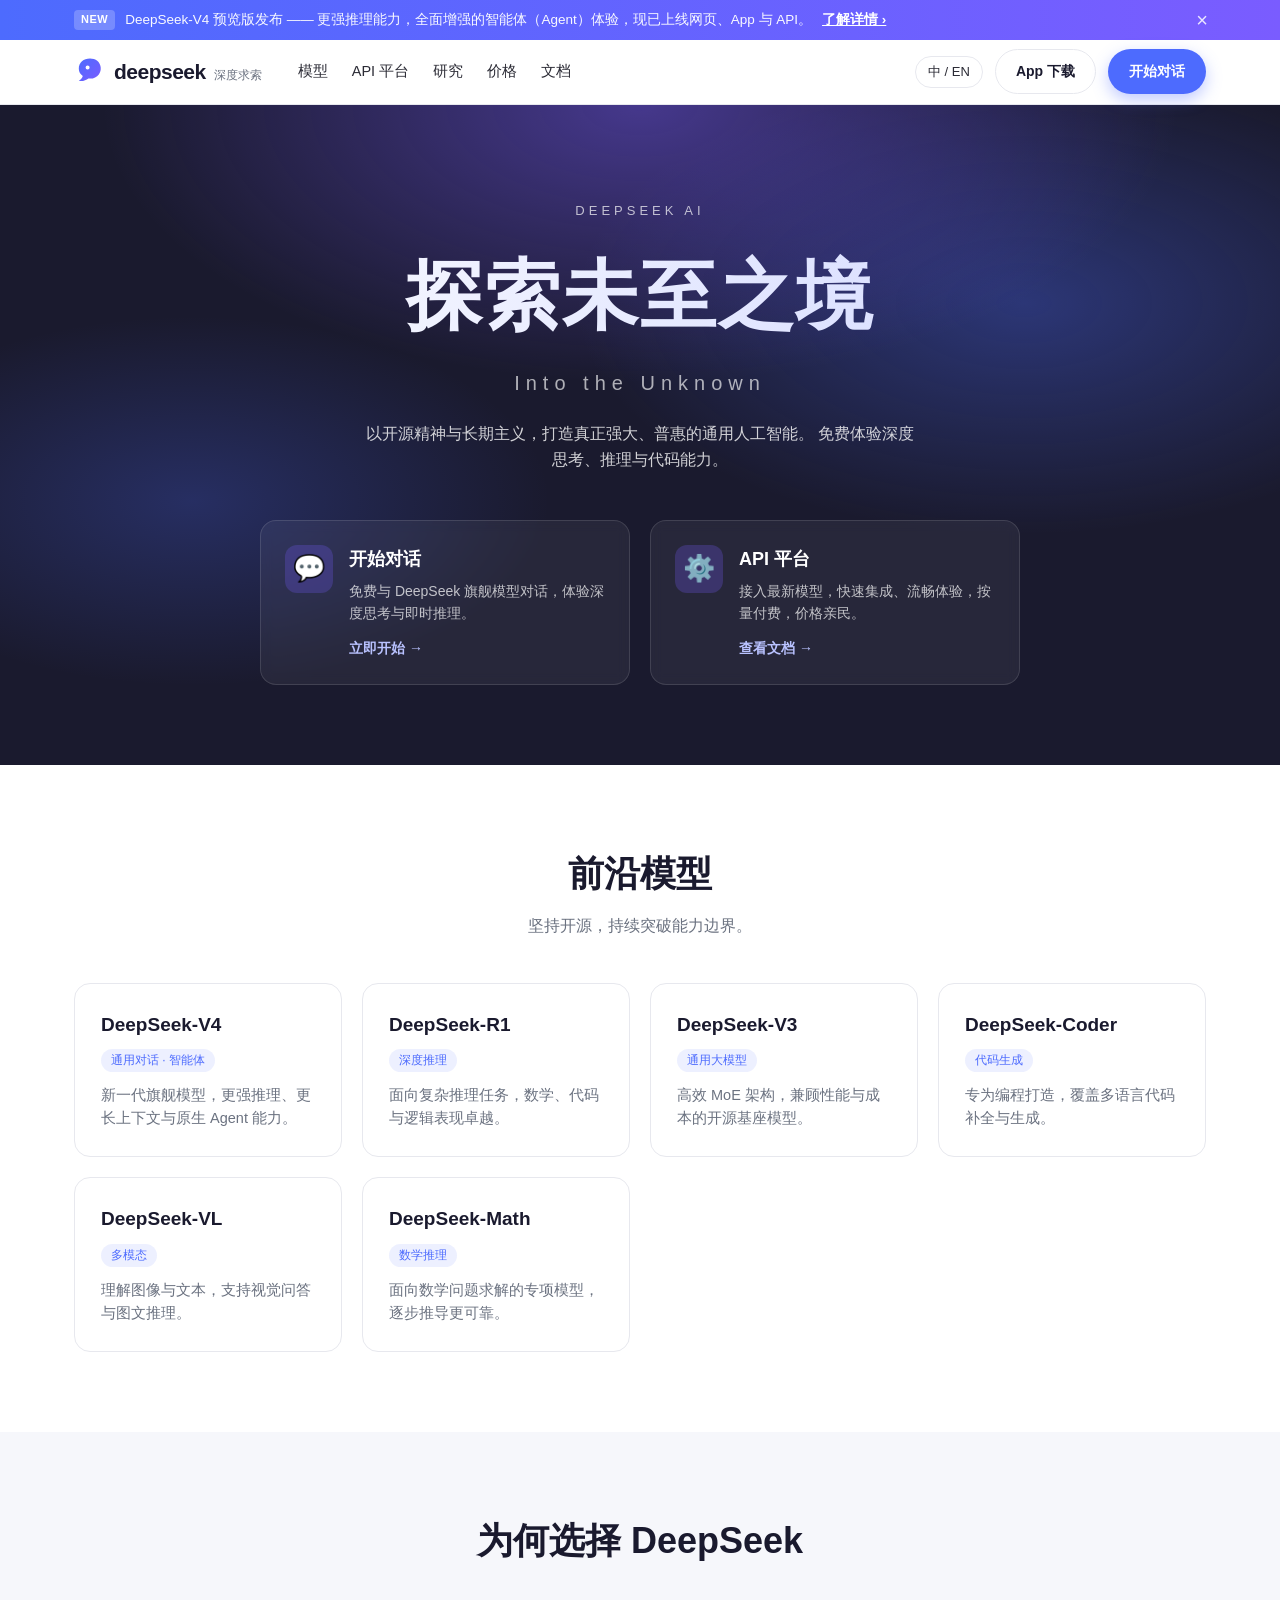
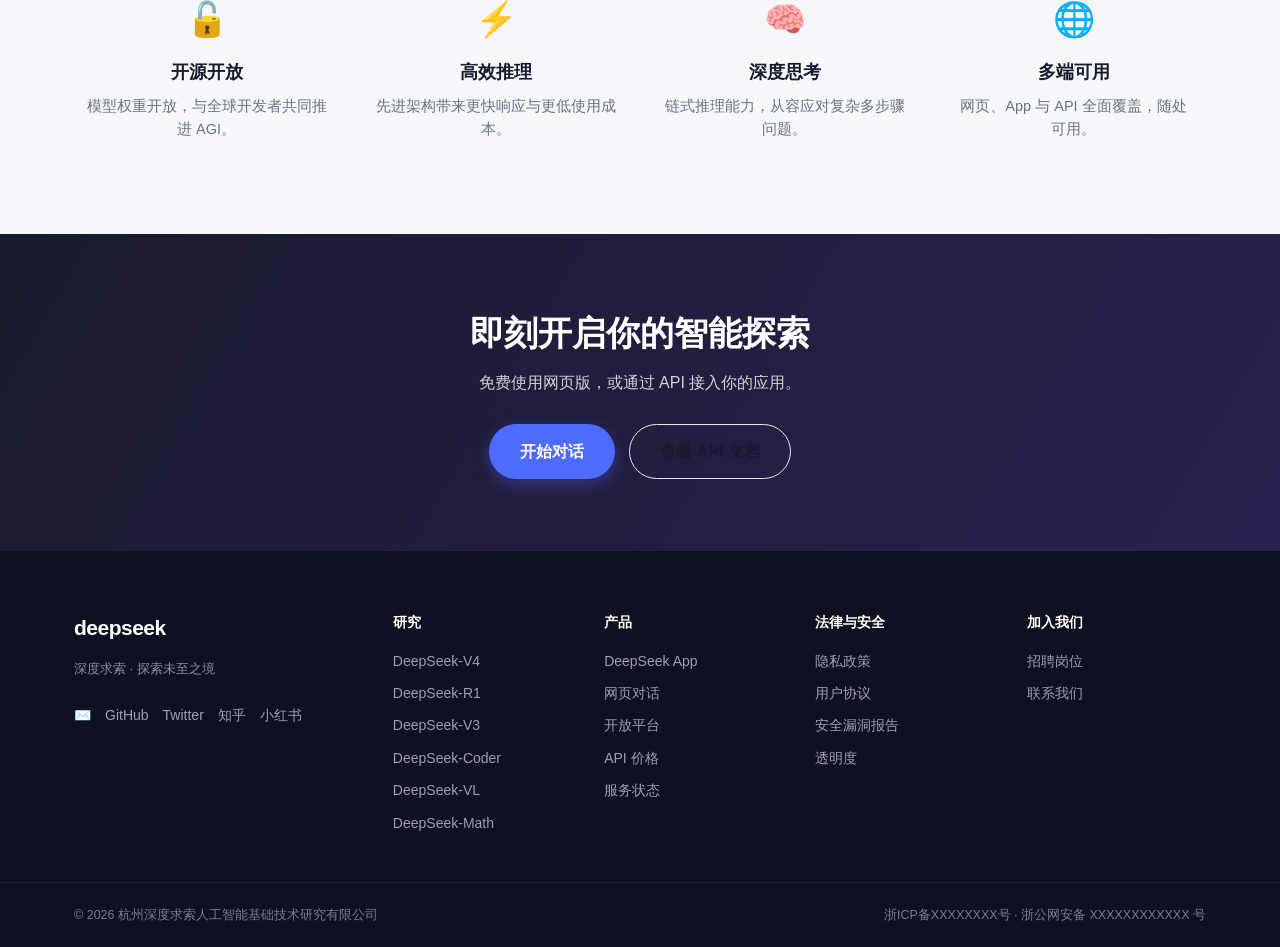
==== index.html @ c108dff3 "feat: DeepSeek 首页静态复刻 (HTML/CSS/JS) 实现 deepseek.com 首页的纯静态复刻： - 可关闭的顶部公告横幅 - 粘性导航 + 移动端汉堡菜单 - 深色渐变 H" ====
<!DOCTYPE html>
<html lang="zh-CN">
<head>
  <meta charset="UTF-8" />
  <meta name="viewport" content="width=device-width, initial-scale=1.0" />
  <meta name="description" content="深度求索（DeepSeek），探索未至之境。提供智能对话、推理、代码等能力的开源大模型。" />
  <title>DeepSeek | 深度求索 — 探索未至之境</title>
  <link rel="preconnect" href="https://fonts.googleapis.com" />
  <link rel="stylesheet" href="styles.css" />
</head>
<body>
  <!-- ============ Top announcement banner ============ -->
  <div class="announce" id="announce">
    <div class="announce__inner">
      <span class="announce__tag">NEW</span>
      <span class="announce__text">DeepSeek-V4 预览版发布 —— 更强推理能力，全面增强的智能体（Agent）体验，现已上线网页、App 与 API。</span>
      <a class="announce__link" href="#">了解详情 &rsaquo;</a>
      <button class="announce__close" id="announceClose" aria-label="关闭公告">&times;</button>
    </div>
  </div>

  <!-- ============ Header / navigation ============ -->
  <header class="header" id="header">
    <div class="container header__inner">
      <a class="brand" href="#" aria-label="DeepSeek 首页">
        <span class="brand__mark" aria-hidden="true">
          <svg viewBox="0 0 40 40" width="32" height="32" role="img">
            <defs>
              <linearGradient id="g" x1="0" y1="0" x2="1" y2="1">
                <stop offset="0" stop-color="#4d6bfe" />
                <stop offset="1" stop-color="#7a5cff" />
              </linearGradient>
            </defs>
            <path fill="url(#g)" d="M20 3C12 3 6 8 6 16c0 4 2 7 5 9-1 3-3 5-5 6 5 1 9-1 12-3 5 1 10-1 13-5 4-5 3-13-2-17-2-2-6-3-9-3zm-3 9a2.5 2.5 0 110 5 2.5 2.5 0 010-5z"/>
          </svg>
        </span>
        <span class="brand__name">deepseek</span>
        <span class="brand__sub">深度求索</span>
      </a>

      <nav class="nav" aria-label="主导航">
        <a class="nav__link" href="#models">模型</a>
        <a class="nav__link" href="#api">API 平台</a>
        <a class="nav__link" href="#">研究</a>
        <a class="nav__link" href="#">价格</a>
        <a class="nav__link" href="#">文档</a>
      </nav>

      <div class="header__actions">
        <button class="lang-toggle" id="langToggle" aria-label="切换语言">中 / EN</button>
        <a class="btn btn--ghost" href="#">App 下载</a>
        <a class="btn btn--primary" href="#chat">开始对话</a>
        <button class="hamburger" id="hamburger" aria-label="菜单" aria-expanded="false">
          <span></span><span></span><span></span>
        </button>
      </div>
    </div>

    <!-- mobile drawer -->
    <div class="mobile-menu" id="mobileMenu">
      <a href="#models">模型</a>
      <a href="#api">API 平台</a>
      <a href="#">研究</a>
      <a href="#">价格</a>
      <a href="#">文档</a>
      <a class="btn btn--primary mobile-menu__cta" href="#chat">开始对话</a>
    </div>
  </header>

  <!-- ============ Hero ============ -->
  <main>
    <section class="hero">
      <div class="hero__bg" aria-hidden="true"></div>
      <div class="container hero__inner">
        <p class="hero__eyebrow">DeepSeek AI</p>
        <h1 class="hero__title">探索未至之境</h1>
        <p class="hero__subtitle">Into the Unknown</p>
        <p class="hero__desc">
          以开源精神与长期主义，打造真正强大、普惠的通用人工智能。
          免费体验深度思考、推理与代码能力。
        </p>

        <!-- Two main CTA cards -->
        <div class="cards" id="chat">
          <a class="card" href="#">
            <div class="card__icon card__icon--chat" aria-hidden="true">💬</div>
            <div class="card__body">
              <h3 class="card__title">开始对话</h3>
              <p class="card__text">免费与 DeepSeek 旗舰模型对话，体验深度思考与即时推理。</p>
              <span class="card__arrow">立即开始 &rarr;</span>
            </div>
          </a>

          <a class="card" href="#api" id="api">
            <div class="card__icon card__icon--api" aria-hidden="true">⚙️</div>
            <div class="card__body">
              <h3 class="card__title">API 平台</h3>
              <p class="card__text">接入最新模型，快速集成、流畅体验，按量付费，价格亲民。</p>
              <span class="card__arrow">查看文档 &rarr;</span>
            </div>
          </a>
        </div>
      </div>
    </section>

    <!-- ============ Models ============ -->
    <section class="section" id="models">
      <div class="container">
        <h2 class="section__title">前沿模型</h2>
        <p class="section__lead">坚持开源，持续突破能力边界。</p>
        <div class="models">
          <article class="model">
            <h3 class="model__name">DeepSeek-V4</h3>
            <p class="model__tag">通用对话 · 智能体</p>
            <p class="model__desc">新一代旗舰模型，更强推理、更长上下文与原生 Agent 能力。</p>
          </article>
          <article class="model">
            <h3 class="model__name">DeepSeek-R1</h3>
            <p class="model__tag">深度推理</p>
            <p class="model__desc">面向复杂推理任务，数学、代码与逻辑表现卓越。</p>
          </article>
          <article class="model">
            <h3 class="model__name">DeepSeek-V3</h3>
            <p class="model__tag">通用大模型</p>
            <p class="model__desc">高效 MoE 架构，兼顾性能与成本的开源基座模型。</p>
          </article>
          <article class="model">
            <h3 class="model__name">DeepSeek-Coder</h3>
            <p class="model__tag">代码生成</p>
            <p class="model__desc">专为编程打造，覆盖多语言代码补全与生成。</p>
          </article>
          <article class="model">
            <h3 class="model__name">DeepSeek-VL</h3>
            <p class="model__tag">多模态</p>
            <p class="model__desc">理解图像与文本，支持视觉问答与图文推理。</p>
          </article>
          <article class="model">
            <h3 class="model__name">DeepSeek-Math</h3>
            <p class="model__tag">数学推理</p>
            <p class="model__desc">面向数学问题求解的专项模型，逐步推导更可靠。</p>
          </article>
        </div>
      </div>
    </section>

    <!-- ============ Features ============ -->
    <section class="section section--alt">
      <div class="container">
        <h2 class="section__title">为何选择 DeepSeek</h2>
        <div class="features">
          <div class="feature">
            <div class="feature__icon">🔓</div>
            <h3 class="feature__title">开源开放</h3>
            <p class="feature__text">模型权重开放，与全球开发者共同推进 AGI。</p>
          </div>
          <div class="feature">
            <div class="feature__icon">⚡</div>
            <h3 class="feature__title">高效推理</h3>
            <p class="feature__text">先进架构带来更快响应与更低使用成本。</p>
          </div>
          <div class="feature">
            <div class="feature__icon">🧠</div>
            <h3 class="feature__title">深度思考</h3>
            <p class="feature__text">链式推理能力，从容应对复杂多步骤问题。</p>
          </div>
          <div class="feature">
            <div class="feature__icon">🌐</div>
            <h3 class="feature__title">多端可用</h3>
            <p class="feature__text">网页、App 与 API 全面覆盖，随处可用。</p>
          </div>
        </div>
      </div>
    </section>

    <!-- ============ CTA strip ============ -->
    <section class="cta-strip">
      <div class="container cta-strip__inner">
        <h2 class="cta-strip__title">即刻开启你的智能探索</h2>
        <p class="cta-strip__text">免费使用网页版，或通过 API 接入你的应用。</p>
        <div class="cta-strip__actions">
          <a class="btn btn--primary btn--lg" href="#">开始对话</a>
          <a class="btn btn--ghost btn--lg" href="#">查看 API 文档</a>
        </div>
      </div>
    </section>
  </main>

  <!-- ============ Footer ============ -->
  <footer class="footer">
    <div class="container footer__grid">
      <div class="footer__col footer__col--brand">
        <span class="brand__name">deepseek</span>
        <p class="footer__about">深度求索 · 探索未至之境</p>
        <div class="footer__social">
          <a href="#" aria-label="邮箱">✉️</a>
          <a href="#" aria-label="GitHub">GitHub</a>
          <a href="#" aria-label="Twitter">Twitter</a>
          <a href="#" aria-label="知乎">知乎</a>
          <a href="#" aria-label="小红书">小红书</a>
        </div>
      </div>

      <div class="footer__col">
        <h4 class="footer__heading">研究</h4>
        <a href="#">DeepSeek-V4</a>
        <a href="#">DeepSeek-R1</a>
        <a href="#">DeepSeek-V3</a>
        <a href="#">DeepSeek-Coder</a>
        <a href="#">DeepSeek-VL</a>
        <a href="#">DeepSeek-Math</a>
      </div>

      <div class="footer__col">
        <h4 class="footer__heading">产品</h4>
        <a href="#">DeepSeek App</a>
        <a href="#">网页对话</a>
        <a href="#">开放平台</a>
        <a href="#">API 价格</a>
        <a href="#">服务状态</a>
      </div>

      <div class="footer__col">
        <h4 class="footer__heading">法律与安全</h4>
        <a href="#">隐私政策</a>
        <a href="#">用户协议</a>
        <a href="#">安全漏洞报告</a>
        <a href="#">透明度</a>
      </div>

      <div class="footer__col">
        <h4 class="footer__heading">加入我们</h4>
        <a href="#">招聘岗位</a>
        <a href="#">联系我们</a>
      </div>
    </div>

    <div class="footer__bottom">
      <div class="container">
        <p>© 2026 杭州深度求索人工智能基础技术研究有限公司</p>
        <p class="footer__icp">
          <a href="#">浙ICP备XXXXXXXX号</a> ·
          <a href="#">浙公网安备 XXXXXXXXXXXX 号</a>
        </p>
      </div>
    </div>
  </footer>

  <script src="script.js"></script>
</body>
</html>
---- styles.css ----
/* ============================================================
   DeepSeek homepage clone — styles
   ============================================================ */
:root {
  --blue: #4d6bfe;
  --blue-dark: #3a55e0;
  --violet: #7a5cff;
  --ink: #1a1a2e;
  --text: #2b2b35;
  --muted: #6b7280;
  --line: #e7e8ee;
  --bg: #ffffff;
  --bg-soft: #f6f7fb;
  --radius: 16px;
  --shadow: 0 8px 30px rgba(20, 24, 60, 0.08);
  --max: 1180px;
  --header-h: 64px;
}

* { box-sizing: border-box; }

html { scroll-behavior: smooth; }

body {
  margin: 0;
  font-family: -apple-system, BlinkMacSystemFont, "Segoe UI", "PingFang SC",
    "Hiragino Sans GB", "Microsoft YaHei", Roboto, Helvetica, Arial, sans-serif;
  color: var(--text);
  background: var(--bg);
  line-height: 1.6;
  -webkit-font-smoothing: antialiased;
}

a { color: inherit; text-decoration: none; }

.container {
  width: 100%;
  max-width: var(--max);
  margin: 0 auto;
  padding: 0 24px;
}

/* ---------- buttons ---------- */
.btn {
  display: inline-flex;
  align-items: center;
  justify-content: center;
  gap: 6px;
  padding: 10px 20px;
  border-radius: 999px;
  font-size: 14px;
  font-weight: 600;
  border: 1px solid transparent;
  cursor: pointer;
  transition: transform .15s ease, background .2s ease, box-shadow .2s ease;
  white-space: nowrap;
}
.btn--primary {
  background: var(--blue);
  color: #fff;
  box-shadow: 0 6px 16px rgba(77, 107, 254, .35);
}
.btn--primary:hover { background: var(--blue-dark); transform: translateY(-1px); }
.btn--ghost {
  background: transparent;
  color: var(--ink);
  border-color: var(--line);
}
.btn--ghost:hover { border-color: var(--blue); color: var(--blue); }
.btn--lg { padding: 14px 30px; font-size: 16px; }

/* ---------- announcement banner ---------- */
.announce {
  background: linear-gradient(90deg, var(--blue), var(--violet));
  color: #fff;
  font-size: 13.5px;
}
.announce__inner {
  max-width: var(--max);
  margin: 0 auto;
  padding: 9px 48px 9px 24px;
  display: flex;
  align-items: center;
  gap: 10px;
  position: relative;
}
.announce__tag {
  background: rgba(255, 255, 255, .22);
  border-radius: 4px;
  padding: 1px 7px;
  font-weight: 700;
  font-size: 11px;
  letter-spacing: .5px;
}
.announce__text { opacity: .96; }
.announce__link { font-weight: 700; text-decoration: underline; white-space: nowrap; }
.announce__close {
  position: absolute;
  right: 16px;
  background: none;
  border: none;
  color: #fff;
  font-size: 20px;
  line-height: 1;
  cursor: pointer;
  opacity: .85;
}
.announce__close:hover { opacity: 1; }
.announce.is-hidden { display: none; }

/* ---------- header ---------- */
.header {
  position: sticky;
  top: 0;
  z-index: 50;
  background: rgba(255, 255, 255, .85);
  backdrop-filter: saturate(180%) blur(12px);
  border-bottom: 1px solid var(--line);
}
.header__inner {
  height: var(--header-h);
  display: flex;
  align-items: center;
  gap: 28px;
}
.brand { display: flex; align-items: center; gap: 8px; }
.brand__mark { display: inline-flex; }
.brand__name {
  font-size: 21px;
  font-weight: 800;
  color: var(--ink);
  letter-spacing: -.5px;
}
.brand__sub { font-size: 12px; color: var(--muted); align-self: flex-end; padding-bottom: 3px; }

.nav { display: flex; gap: 24px; margin-left: 8px; }
.nav__link {
  font-size: 14.5px;
  color: var(--text);
  font-weight: 500;
  transition: color .2s ease;
}
.nav__link:hover { color: var(--blue); }

.header__actions {
  margin-left: auto;
  display: flex;
  align-items: center;
  gap: 12px;
}
.lang-toggle {
  background: none;
  border: 1px solid var(--line);
  border-radius: 999px;
  padding: 6px 12px;
  font-size: 13px;
  cursor: pointer;
  color: var(--text);
}
.lang-toggle:hover { border-color: var(--blue); color: var(--blue); }

/* hamburger (mobile) */
.hamburger { display: none; flex-direction: column; gap: 4px; background: none; border: none; cursor: pointer; padding: 6px; }
.hamburger span { width: 22px; height: 2px; background: var(--ink); border-radius: 2px; transition: .25s; }

.mobile-menu {
  display: none;
  flex-direction: column;
  gap: 4px;
  padding: 12px 24px 20px;
  border-bottom: 1px solid var(--line);
  background: #fff;
}
.mobile-menu a { padding: 10px 4px; font-weight: 500; }
.mobile-menu__cta { margin-top: 8px; }
.mobile-menu.is-open { display: flex; }

/* ---------- hero ---------- */
.hero {
  position: relative;
  overflow: hidden;
  background: var(--ink);
  color: #fff;
  text-align: center;
  padding: 96px 0 80px;
}
.hero__bg {
  position: absolute;
  inset: 0;
  background:
    radial-gradient(60% 60% at 50% 0%, rgba(122, 92, 255, .45), transparent 70%),
    radial-gradient(50% 50% at 80% 30%, rgba(77, 107, 254, .35), transparent 70%),
    radial-gradient(40% 40% at 15% 60%, rgba(77, 107, 254, .25), transparent 70%);
  pointer-events: none;
}
.hero__inner { position: relative; }
.hero__eyebrow {
  text-transform: uppercase;
  letter-spacing: 4px;
  font-size: 13px;
  color: rgba(255, 255, 255, .7);
  margin: 0 0 14px;
}
.hero__title {
  font-size: clamp(40px, 7vw, 76px);
  font-weight: 800;
  margin: 0;
  letter-spacing: 2px;
  background: linear-gradient(90deg, #fff, #cfd6ff);
  -webkit-background-clip: text;
  background-clip: text;
  color: transparent;
}
.hero__subtitle {
  font-size: clamp(15px, 2vw, 20px);
  letter-spacing: 6px;
  color: rgba(255, 255, 255, .65);
  margin: 10px 0 22px;
}
.hero__desc {
  max-width: 560px;
  margin: 0 auto;
  color: rgba(255, 255, 255, .8);
  font-size: 16px;
}

/* hero cards */
.cards {
  display: grid;
  grid-template-columns: repeat(2, minmax(0, 1fr));
  gap: 20px;
  max-width: 760px;
  margin: 48px auto 0;
}
.card {
  display: flex;
  gap: 16px;
  text-align: left;
  background: rgba(255, 255, 255, .06);
  border: 1px solid rgba(255, 255, 255, .12);
  border-radius: var(--radius);
  padding: 24px;
  backdrop-filter: blur(6px);
  transition: transform .2s ease, border-color .2s ease, background .2s ease;
}
.card:hover {
  transform: translateY(-3px);
  border-color: rgba(122, 92, 255, .6);
  background: rgba(255, 255, 255, .1);
}
.card__icon {
  font-size: 26px;
  width: 48px;
  height: 48px;
  border-radius: 12px;
  display: grid;
  place-items: center;
  background: rgba(122, 92, 255, .25);
  flex-shrink: 0;
}
.card__title { margin: 0 0 6px; font-size: 18px; color: #fff; }
.card__text { margin: 0 0 10px; font-size: 14px; color: rgba(255, 255, 255, .72); }
.card__arrow { font-size: 14px; font-weight: 600; color: #b9c2ff; }

/* ---------- generic sections ---------- */
.section { padding: 80px 0; }
.section--alt { background: var(--bg-soft); }
.section__title { font-size: clamp(26px, 4vw, 36px); font-weight: 800; text-align: center; margin: 0 0 10px; color: var(--ink); }
.section__lead { text-align: center; color: var(--muted); margin: 0 0 44px; }

/* models grid */
.models {
  display: grid;
  grid-template-columns: repeat(auto-fit, minmax(260px, 1fr));
  gap: 20px;
}
.model {
  border: 1px solid var(--line);
  border-radius: var(--radius);
  padding: 26px;
  background: #fff;
  transition: box-shadow .2s ease, transform .2s ease, border-color .2s ease;
}
.model:hover { box-shadow: var(--shadow); transform: translateY(-3px); border-color: transparent; }
.model__name { margin: 0 0 6px; font-size: 19px; color: var(--ink); }
.model__tag {
  display: inline-block;
  font-size: 12px;
  color: var(--blue);
  background: rgba(77, 107, 254, .1);
  padding: 2px 10px;
  border-radius: 999px;
  margin: 0 0 12px;
}
.model__desc { margin: 0; font-size: 14.5px; color: var(--muted); }

/* features */
.features {
  display: grid;
  grid-template-columns: repeat(auto-fit, minmax(220px, 1fr));
  gap: 24px;
}
.feature { text-align: center; padding: 12px; }
.feature__icon { font-size: 34px; margin-bottom: 12px; }
.feature__title { margin: 0 0 8px; font-size: 18px; color: var(--ink); }
.feature__text { margin: 0; color: var(--muted); font-size: 14.5px; }

/* cta strip */
.cta-strip {
  background: linear-gradient(120deg, var(--ink), #2a2150);
  color: #fff;
  text-align: center;
  padding: 72px 0;
}
.cta-strip__title { font-size: clamp(24px, 4vw, 34px); margin: 0 0 10px; font-weight: 800; }
.cta-strip__text { color: rgba(255, 255, 255, .8); margin: 0 0 28px; }
.cta-strip__actions { display: flex; gap: 14px; justify-content: center; flex-wrap: wrap; }

/* ---------- footer ---------- */
.footer { background: #0f1020; color: #c8ccda; padding: 60px 0 0; }
.footer__grid {
  display: grid;
  grid-template-columns: 1.6fr repeat(4, 1fr);
  gap: 32px;
}
.footer__col { display: flex; flex-direction: column; gap: 10px; }
.footer__col a { font-size: 14px; color: #9aa0b5; transition: color .2s ease; }
.footer__col a:hover { color: #fff; }
.footer__heading { font-size: 14px; color: #fff; margin: 0 0 6px; font-weight: 700; }
.footer__col--brand .brand__name { color: #fff; }
.footer__about { font-size: 13px; color: #8b90a6; margin: 4px 0 14px; }
.footer__social { display: flex; flex-wrap: wrap; gap: 14px; font-size: 13px; }

.footer__bottom {
  border-top: 1px solid rgba(255, 255, 255, .08);
  margin-top: 48px;
  padding: 22px 0;
  font-size: 12.5px;
  color: #777d92;
}
.footer__bottom .container { display: flex; justify-content: space-between; flex-wrap: wrap; gap: 8px; }
.footer__bottom p { margin: 0; }
.footer__icp a:hover { color: #fff; }

/* ---------- responsive ---------- */
@media (max-width: 900px) {
  .nav { display: none; }
  .header__actions .btn--ghost { display: none; }
  .hamburger { display: flex; }
  .footer__grid { grid-template-columns: 1fr 1fr; }
}
@media (max-width: 620px) {
  .cards { grid-template-columns: 1fr; }
  .lang-toggle { display: none; }
  .header__actions .btn--primary { display: none; }
  .footer__grid { grid-template-columns: 1fr; }
  .announce__text { display: none; }
  .hero { padding: 64px 0 56px; }
}
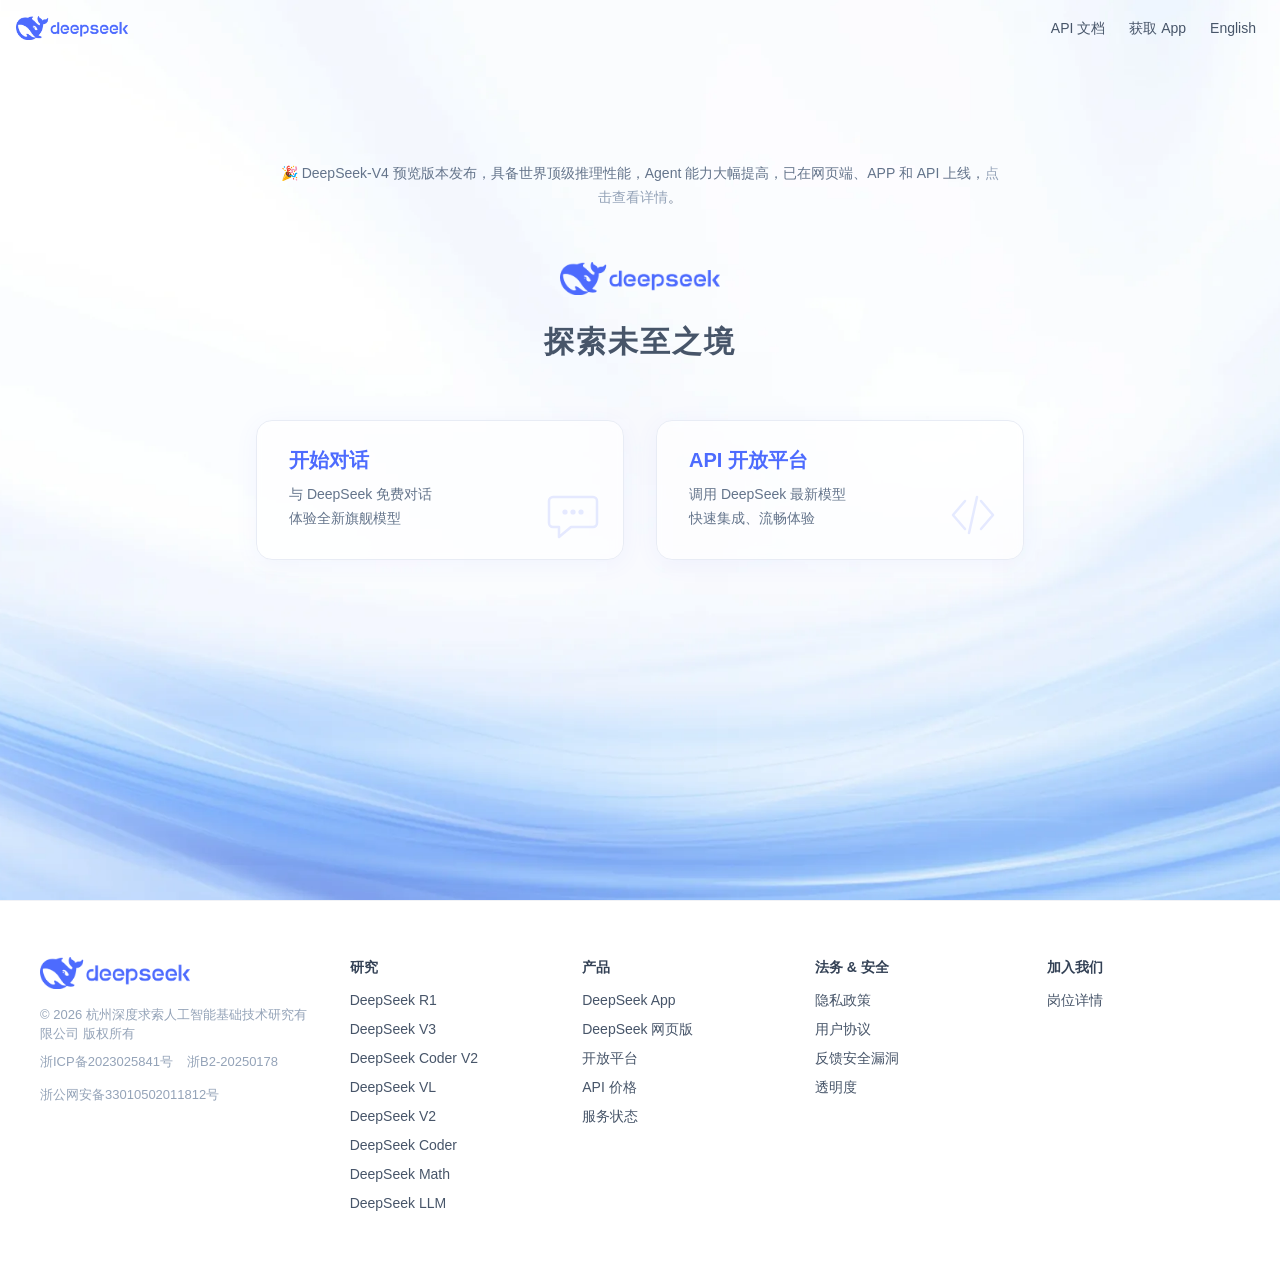
==== commit 9409a2ad: "refactor: 高保真还原 deepseek.com 首页 - 改为与原站一致的浅色全屏 Hero（原站背景图 banner-background.webp） - 使用原站 Logo、标语「探索未" ====
--- a/index.html
+++ b/index.html
@@ -3,247 +3,115 @@
 <head>
   <meta charset="UTF-8" />
   <meta name="viewport" content="width=device-width, initial-scale=1.0" />
-  <meta name="description" content="深度求索（DeepSeek），探索未至之境。提供智能对话、推理、代码等能力的开源大模型。" />
-  <title>DeepSeek | 深度求索 — 探索未至之境</title>
-  <link rel="preconnect" href="https://fonts.googleapis.com" />
+  <meta name="description" content="深度求索（DeepSeek），成立于2023年，专注于研究世界领先的通用人工智能底层模型与技术，挑战人工智能前沿性难题。" />
+  <title>DeepSeek | 深度求索</title>
+  <link rel="icon" href="logo.png" />
   <link rel="stylesheet" href="styles.css" />
 </head>
 <body>
-  <!-- ============ Top announcement banner ============ -->
-  <div class="announce" id="announce">
-    <div class="announce__inner">
-      <span class="announce__tag">NEW</span>
-      <span class="announce__text">DeepSeek-V4 预览版发布 —— 更强推理能力，全面增强的智能体（Agent）体验，现已上线网页、App 与 API。</span>
-      <a class="announce__link" href="#">了解详情 &rsaquo;</a>
-      <button class="announce__close" id="announceClose" aria-label="关闭公告">&times;</button>
-    </div>
-  </div>
-
-  <!-- ============ Header / navigation ============ -->
-  <header class="header" id="header">
-    <div class="container header__inner">
-      <a class="brand" href="#" aria-label="DeepSeek 首页">
-        <span class="brand__mark" aria-hidden="true">
-          <svg viewBox="0 0 40 40" width="32" height="32" role="img">
-            <defs>
-              <linearGradient id="g" x1="0" y1="0" x2="1" y2="1">
-                <stop offset="0" stop-color="#4d6bfe" />
-                <stop offset="1" stop-color="#7a5cff" />
-              </linearGradient>
-            </defs>
-            <path fill="url(#g)" d="M20 3C12 3 6 8 6 16c0 4 2 7 5 9-1 3-3 5-5 6 5 1 9-1 12-3 5 1 10-1 13-5 4-5 3-13-2-17-2-2-6-3-9-3zm-3 9a2.5 2.5 0 110 5 2.5 2.5 0 010-5z"/>
-          </svg>
-        </span>
-        <span class="brand__name">deepseek</span>
-        <span class="brand__sub">深度求索</span>
+  <main class="page">
+    <!-- ============ Hero (full screen with banner background) ============ -->
+    <section class="hero" style="background-image:url('banner-background.webp')">
+      <!-- top-left logo -->
+      <a class="hero__logo-corner" href="/" aria-label="DeepSeek">
+        <img src="logo.png" width="780" height="165" alt="DeepSeek Logo" />
       </a>
 
-      <nav class="nav" aria-label="主导航">
-        <a class="nav__link" href="#models">模型</a>
-        <a class="nav__link" href="#api">API 平台</a>
-        <a class="nav__link" href="#">研究</a>
-        <a class="nav__link" href="#">价格</a>
-        <a class="nav__link" href="#">文档</a>
+      <!-- top-right links -->
+      <nav class="hero__links" aria-label="次导航">
+        <a class="ds-link" href="https://api-docs.deepseek.com/zh-cn/" target="_blank" rel="noopener">API 文档</a>
+        <a class="ds-link" href="#">获取 App</a>
+        <a class="ds-link" href="/en/">English</a>
       </nav>
 
-      <div class="header__actions">
-        <button class="lang-toggle" id="langToggle" aria-label="切换语言">中 / EN</button>
-        <a class="btn btn--ghost" href="#">App 下载</a>
-        <a class="btn btn--primary" href="#chat">开始对话</a>
-        <button class="hamburger" id="hamburger" aria-label="菜单" aria-expanded="false">
-          <span></span><span></span><span></span>
-        </button>
-      </div>
-    </div>
-
-    <!-- mobile drawer -->
-    <div class="mobile-menu" id="mobileMenu">
-      <a href="#models">模型</a>
-      <a href="#api">API 平台</a>
-      <a href="#">研究</a>
-      <a href="#">价格</a>
-      <a href="#">文档</a>
-      <a class="btn btn--primary mobile-menu__cta" href="#chat">开始对话</a>
-    </div>
-  </header>
-
-  <!-- ============ Hero ============ -->
-  <main>
-    <section class="hero">
-      <div class="hero__bg" aria-hidden="true"></div>
-      <div class="container hero__inner">
-        <p class="hero__eyebrow">DeepSeek AI</p>
-        <h1 class="hero__title">探索未至之境</h1>
-        <p class="hero__subtitle">Into the Unknown</p>
-        <p class="hero__desc">
-          以开源精神与长期主义，打造真正强大、普惠的通用人工智能。
-          免费体验深度思考、推理与代码能力。
+      <!-- centered content -->
+      <div class="hero__content">
+        <p class="hero__banner">
+          🎉 DeepSeek-V4 预览版本发布，具备世界顶级推理性能，Agent 能力大幅提高，已在网页端、APP 和 API 上线，<a class="ds-link ds-link--muted" href="#">点击查看详情</a>。
         </p>
 
-        <!-- Two main CTA cards -->
-        <div class="cards" id="chat">
-          <a class="card" href="#">
-            <div class="card__icon card__icon--chat" aria-hidden="true">💬</div>
-            <div class="card__body">
-              <h3 class="card__title">开始对话</h3>
-              <p class="card__text">免费与 DeepSeek 旗舰模型对话，体验深度思考与即时推理。</p>
-              <span class="card__arrow">立即开始 &rarr;</span>
-            </div>
+        <img class="hero__logo" src="logo.png" width="780" height="165" alt="DeepSeek Logo" />
+
+        <h1 class="hero__title">探索未至之境</h1>
+
+        <div class="cards">
+          <a class="card" href="https://chat.deepseek.com" target="_blank" rel="noopener">
+            <div class="card__title">开始对话</div>
+            <div class="card__desc">与 DeepSeek 免费对话<br />体验全新旗舰模型</div>
+            <svg class="card__outline" viewBox="0 0 64 64" aria-hidden="true">
+              <path d="M12 14h40a4 4 0 0 1 4 4v22a4 4 0 0 1-4 4H30l-12 10v-10h-6a4 4 0 0 1-4-4V18a4 4 0 0 1 4-4Z"
+                fill="none" stroke="currentColor" stroke-width="2.5" stroke-linejoin="round" />
+              <circle cx="24" cy="29" r="2.6" fill="currentColor" />
+              <circle cx="32" cy="29" r="2.6" fill="currentColor" />
+              <circle cx="40" cy="29" r="2.6" fill="currentColor" />
+            </svg>
           </a>
 
-          <a class="card" href="#api" id="api">
-            <div class="card__icon card__icon--api" aria-hidden="true">⚙️</div>
-            <div class="card__body">
-              <h3 class="card__title">API 平台</h3>
-              <p class="card__text">接入最新模型，快速集成、流畅体验，按量付费，价格亲民。</p>
-              <span class="card__arrow">查看文档 &rarr;</span>
-            </div>
+          <a class="card" href="https://platform.deepseek.com" target="_blank" rel="noopener">
+            <div class="card__title">API 开放平台</div>
+            <div class="card__desc">调用 DeepSeek 最新模型<br />快速集成、流畅体验</div>
+            <svg class="card__outline" viewBox="0 0 64 64" aria-hidden="true">
+              <path d="M24 18 12 32l12 14M40 18l12 14-12 14M36 14 28 50"
+                fill="none" stroke="currentColor" stroke-width="2.5" stroke-linecap="round" stroke-linejoin="round" />
+            </svg>
           </a>
         </div>
       </div>
     </section>
 
-    <!-- ============ Models ============ -->
-    <section class="section" id="models">
-      <div class="container">
-        <h2 class="section__title">前沿模型</h2>
-        <p class="section__lead">坚持开源，持续突破能力边界。</p>
-        <div class="models">
-          <article class="model">
-            <h3 class="model__name">DeepSeek-V4</h3>
-            <p class="model__tag">通用对话 · 智能体</p>
-            <p class="model__desc">新一代旗舰模型，更强推理、更长上下文与原生 Agent 能力。</p>
-          </article>
-          <article class="model">
-            <h3 class="model__name">DeepSeek-R1</h3>
-            <p class="model__tag">深度推理</p>
-            <p class="model__desc">面向复杂推理任务，数学、代码与逻辑表现卓越。</p>
-          </article>
-          <article class="model">
-            <h3 class="model__name">DeepSeek-V3</h3>
-            <p class="model__tag">通用大模型</p>
-            <p class="model__desc">高效 MoE 架构，兼顾性能与成本的开源基座模型。</p>
-          </article>
-          <article class="model">
-            <h3 class="model__name">DeepSeek-Coder</h3>
-            <p class="model__tag">代码生成</p>
-            <p class="model__desc">专为编程打造，覆盖多语言代码补全与生成。</p>
-          </article>
-          <article class="model">
-            <h3 class="model__name">DeepSeek-VL</h3>
-            <p class="model__tag">多模态</p>
-            <p class="model__desc">理解图像与文本，支持视觉问答与图文推理。</p>
-          </article>
-          <article class="model">
-            <h3 class="model__name">DeepSeek-Math</h3>
-            <p class="model__tag">数学推理</p>
-            <p class="model__desc">面向数学问题求解的专项模型，逐步推导更可靠。</p>
-          </article>
-        </div>
-      </div>
-    </section>
-
-    <!-- ============ Features ============ -->
-    <section class="section section--alt">
-      <div class="container">
-        <h2 class="section__title">为何选择 DeepSeek</h2>
-        <div class="features">
-          <div class="feature">
-            <div class="feature__icon">🔓</div>
-            <h3 class="feature__title">开源开放</h3>
-            <p class="feature__text">模型权重开放，与全球开发者共同推进 AGI。</p>
-          </div>
-          <div class="feature">
-            <div class="feature__icon">⚡</div>
-            <h3 class="feature__title">高效推理</h3>
-            <p class="feature__text">先进架构带来更快响应与更低使用成本。</p>
-          </div>
-          <div class="feature">
-            <div class="feature__icon">🧠</div>
-            <h3 class="feature__title">深度思考</h3>
-            <p class="feature__text">链式推理能力，从容应对复杂多步骤问题。</p>
-          </div>
-          <div class="feature">
-            <div class="feature__icon">🌐</div>
-            <h3 class="feature__title">多端可用</h3>
-            <p class="feature__text">网页、App 与 API 全面覆盖，随处可用。</p>
+    <!-- ============ Footer ============ -->
+    <footer class="footer">
+      <div class="footer__inner">
+        <div class="footer__brand">
+          <img class="footer__logo" src="logo.png" width="780" height="165" alt="DeepSeek Logo" />
+          <div class="footer__copy">
+            <p>© 2026 杭州深度求索人工智能基础技术研究有限公司 版权所有</p>
+            <p class="footer__beian">
+              <a class="ds-link ds-link--muted" href="https://beian.miit.gov.cn/" target="_blank" rel="noopener">浙ICP备2023025841号</a>
+              <a class="ds-link ds-link--muted" href="https://tsm.miit.gov.cn/dxxzsp/xkz/xkzgl/resource/qiyesearch.jsp?num=%E6%B5%99B2-20250178&type=xuke" target="_blank" rel="noopener">浙B2-20250178</a>
+              <a class="ds-link ds-link--muted" href="https://beian.mps.gov.cn/#/query/webSearch?code=33010502011812" target="_blank" rel="noopener">浙公网安备33010502011812号</a>
+            </p>
           </div>
         </div>
+
+        <nav class="footer__cols" aria-label="页脚导航">
+          <div class="footer__col">
+            <div class="footer__heading">研究</div>
+            <a href="https://github.com/deepseek-ai/DeepSeek-R1" target="_blank" rel="noopener">DeepSeek R1</a>
+            <a href="https://github.com/deepseek-ai/DeepSeek-V3" target="_blank" rel="noopener">DeepSeek V3</a>
+            <a href="https://github.com/deepseek-ai/DeepSeek-Coder-V2" target="_blank" rel="noopener">DeepSeek Coder V2</a>
+            <a href="https://github.com/deepseek-ai/DeepSeek-VL" target="_blank" rel="noopener">DeepSeek VL</a>
+            <a href="https://github.com/deepseek-ai/DeepSeek-V2" target="_blank" rel="noopener">DeepSeek V2</a>
+            <a href="https://github.com/deepseek-ai/DeepSeek-Coder" target="_blank" rel="noopener">DeepSeek Coder</a>
+            <a href="https://github.com/deepseek-ai/DeepSeek-Math" target="_blank" rel="noopener">DeepSeek Math</a>
+            <a href="https://github.com/deepseek-ai/DeepSeek-LLM" target="_blank" rel="noopener">DeepSeek LLM</a>
+          </div>
+
+          <div class="footer__col">
+            <div class="footer__heading">产品</div>
+            <a href="https://download.deepseek.com/app/" target="_blank" rel="noopener">DeepSeek App</a>
+            <a href="https://chat.deepseek.com" target="_blank" rel="noopener">DeepSeek 网页版</a>
+            <a href="https://platform.deepseek.com" target="_blank" rel="noopener">开放平台</a>
+            <a href="https://api-docs.deepseek.com/zh-cn/quick_start/pricing" target="_blank" rel="noopener">API 价格</a>
+            <a href="https://status.deepseek.com" target="_blank" rel="noopener">服务状态</a>
+          </div>
+
+          <div class="footer__col">
+            <div class="footer__heading">法务 &amp; 安全</div>
+            <a href="https://cdn.deepseek.com/policies/en-US/deepseek-privacy-policy.html" target="_blank" rel="noopener">隐私政策</a>
+            <a href="https://cdn.deepseek.com/policies/en-US/deepseek-terms-of-use.html" target="_blank" rel="noopener">用户协议</a>
+            <a href="mailto:security@deepseek.com">反馈安全漏洞</a>
+            <a href="/transparency/">透明度</a>
+          </div>
+
+          <div class="footer__col">
+            <div class="footer__heading">加入我们</div>
+            <a href="https://app.mokahr.com/social-recruitment/high-flyer/140576" target="_blank" rel="noopener">岗位详情</a>
+          </div>
+        </nav>
       </div>
-    </section>
-
-    <!-- ============ CTA strip ============ -->
-    <section class="cta-strip">
-      <div class="container cta-strip__inner">
-        <h2 class="cta-strip__title">即刻开启你的智能探索</h2>
-        <p class="cta-strip__text">免费使用网页版，或通过 API 接入你的应用。</p>
-        <div class="cta-strip__actions">
-          <a class="btn btn--primary btn--lg" href="#">开始对话</a>
-          <a class="btn btn--ghost btn--lg" href="#">查看 API 文档</a>
-        </div>
-      </div>
-    </section>
+    </footer>
   </main>
-
-  <!-- ============ Footer ============ -->
-  <footer class="footer">
-    <div class="container footer__grid">
-      <div class="footer__col footer__col--brand">
-        <span class="brand__name">deepseek</span>
-        <p class="footer__about">深度求索 · 探索未至之境</p>
-        <div class="footer__social">
-          <a href="#" aria-label="邮箱">✉️</a>
-          <a href="#" aria-label="GitHub">GitHub</a>
-          <a href="#" aria-label="Twitter">Twitter</a>
-          <a href="#" aria-label="知乎">知乎</a>
-          <a href="#" aria-label="小红书">小红书</a>
-        </div>
-      </div>
-
-      <div class="footer__col">
-        <h4 class="footer__heading">研究</h4>
-        <a href="#">DeepSeek-V4</a>
-        <a href="#">DeepSeek-R1</a>
-        <a href="#">DeepSeek-V3</a>
-        <a href="#">DeepSeek-Coder</a>
-        <a href="#">DeepSeek-VL</a>
-        <a href="#">DeepSeek-Math</a>
-      </div>
-
-      <div class="footer__col">
-        <h4 class="footer__heading">产品</h4>
-        <a href="#">DeepSeek App</a>
-        <a href="#">网页对话</a>
-        <a href="#">开放平台</a>
-        <a href="#">API 价格</a>
-        <a href="#">服务状态</a>
-      </div>
-
-      <div class="footer__col">
-        <h4 class="footer__heading">法律与安全</h4>
-        <a href="#">隐私政策</a>
-        <a href="#">用户协议</a>
-        <a href="#">安全漏洞报告</a>
-        <a href="#">透明度</a>
-      </div>
-
-      <div class="footer__col">
-        <h4 class="footer__heading">加入我们</h4>
-        <a href="#">招聘岗位</a>
-        <a href="#">联系我们</a>
-      </div>
-    </div>
-
-    <div class="footer__bottom">
-      <div class="container">
-        <p>© 2026 杭州深度求索人工智能基础技术研究有限公司</p>
-        <p class="footer__icp">
-          <a href="#">浙ICP备XXXXXXXX号</a> ·
-          <a href="#">浙公网安备 XXXXXXXXXXXX 号</a>
-        </p>
-      </div>
-    </div>
-  </footer>
 
   <script src="script.js"></script>
 </body>
